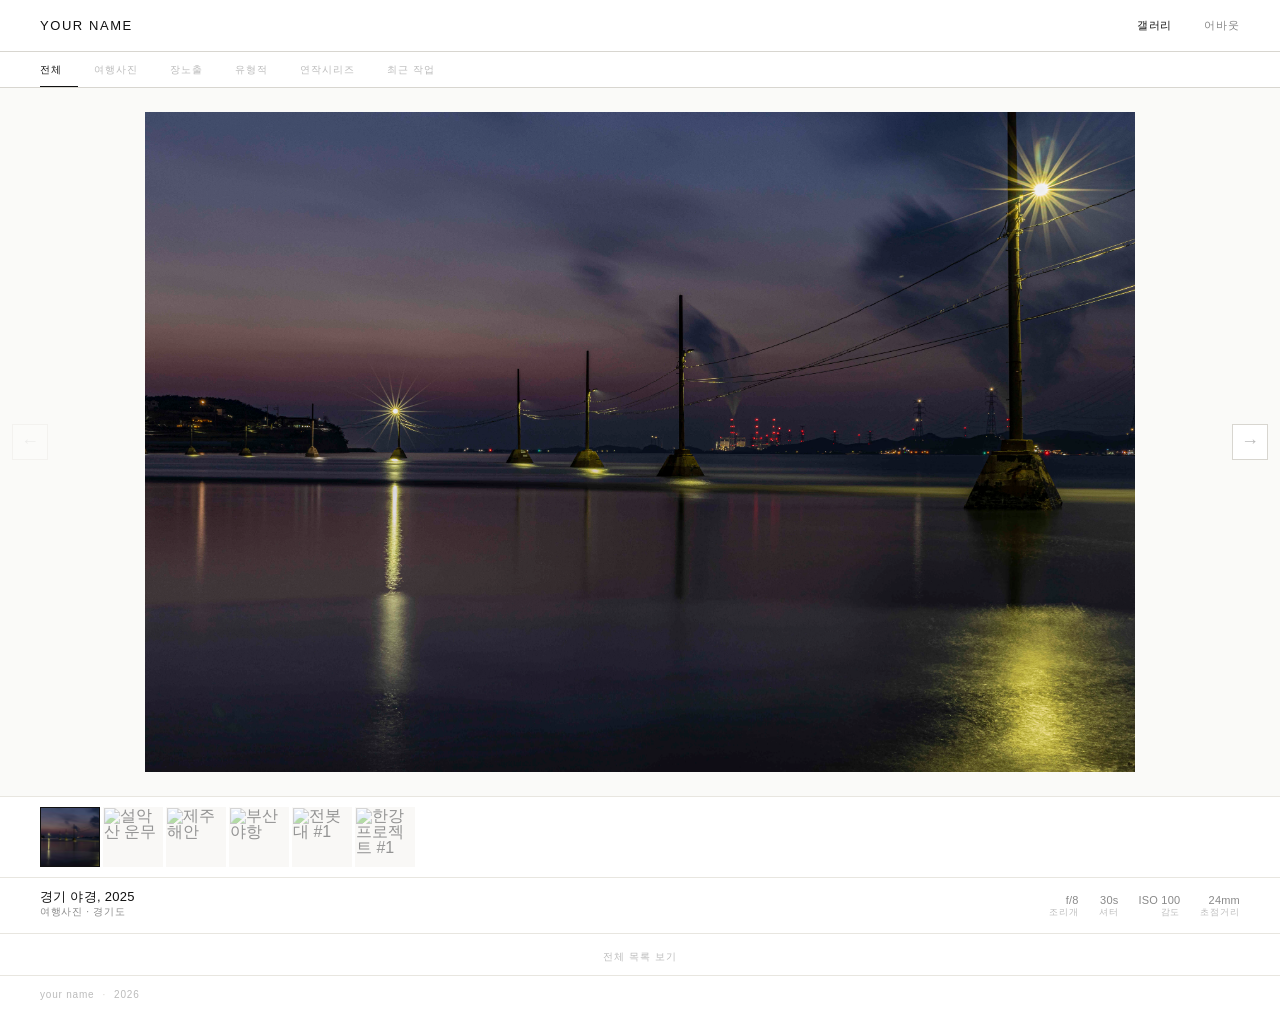
==== index.html @ 7df386e2 "Add basic photo gallery app Initial add of a lightweight photo gallery under my-gallery. Adds index." ====
<!DOCTYPE html>
<html lang="ko">
<head>
  <meta charset="UTF-8">
  <meta name="viewport" content="width=device-width, initial-scale=1.0">
  <title>Gallery</title>
  <link rel="stylesheet" href="style.css">
</head>
<body>

  <!-- ── 헤더 ── -->
  <header class="site-header">
    <span class="site-name">your name</span>
    <nav class="site-nav">
      <a href="#" class="nav-link active" data-view="viewer">갤러리</a>
      <a href="about.html" class="nav-link">어바웃</a>
    </nav>
  </header>

  <!-- ── 카테고리 바 ── -->
  <div class="cat-bar">
    <button class="cat-btn active" data-cat="all">전체</button>
    <button class="cat-btn" data-cat="travel">여행사진</button>
    <button class="cat-btn" data-cat="long-exposure">장노출</button>
    <button class="cat-btn" data-cat="typological">유형적</button>
    <button class="cat-btn" data-cat="series">연작시리즈</button>
    <button class="cat-btn" data-cat="recent">최근 작업</button>
  </div>

  <!-- ── 메인 뷰어 ── -->
  <main class="viewer-wrap">

    <!-- 좌우 화살표 -->
    <button class="arrow arrow-left" id="btn-prev" aria-label="이전 사진">&#8592;</button>
    <button class="arrow arrow-right" id="btn-next" aria-label="다음 사진">&#8594;</button>

    <!-- 메인 사진 영역 -->
    <div class="viewer-stage">
      <div class="main-photo-wrap">
        <img class="main-photo" id="main-img" src="" alt="" draggable="false">
      </div>
    </div>

  </main>

  <!-- ── 썸네일 스트립 ── -->
  <div class="strip-outer">
    <div class="strip-inner" id="strip"></div>
  </div>

  <!-- ── 메타 정보 ── -->
  <div class="meta-bar">
    <div class="meta-left">
      <div class="meta-title" id="meta-title"></div>
      <div class="meta-sub" id="meta-sub"></div>
    </div>
    <div class="meta-right" id="meta-exif"></div>
  </div>

  <!-- ── 전체 목록 보기 버튼 ── -->
  <div class="grid-toggle-wrap">
    <button class="grid-toggle-btn" id="btn-grid-toggle">전체 목록 보기</button>
  </div>

  <!-- ── 전체 목록 그리드 (숨김) ── -->
  <section class="photo-grid" id="photo-grid"></section>

  <!-- ── 푸터 ── -->
  <footer class="site-footer">
    <span id="footer-name">your name</span>
    <span class="footer-sep">·</span>
    <span id="footer-year"></span>
  </footer>

  <script src="gallery.js"></script>
</body>
</html>
---- style.css ----
/* ─────────────────────────────────────────
   CSS 변수 — 라이트 모드
───────────────────────────────────────── */
:root {
  --c-bg:          #ffffff;
  --c-bg-subtle:   #fafaf8;
  --c-bg-muted:    #f2f0ec;
  --c-bg-hover:    #edecea;
  --c-text:        #111111;
  --c-text-muted:  #888888;
  --c-text-subtle: #bbbbbb;
  --c-border:      #d8d6d0;
  --c-border-soft: #e8e6e0;
  --c-accent:      #111111;
}

/* 다크 모드 */
@media (prefers-color-scheme: dark) {
  :root {
    --c-bg:          #0f0f0d;
    --c-bg-subtle:   #161614;
    --c-bg-muted:    #1e1e1b;
    --c-bg-hover:    #252522;
    --c-text:        #e8e6e0;
    --c-text-muted:  #888880;
    --c-text-subtle: #555550;
    --c-border:      #2a2a26;
    --c-border-soft: #222220;
    --c-accent:      #e8e6e0;
  }
}

/* ─────────────────────────────────────────
   리셋 & 기본
───────────────────────────────────────── */
*, *::before, *::after {
  box-sizing: border-box;
  margin: 0;
  padding: 0;
}

html {
  font-size: 16px;
  -webkit-text-size-adjust: 100%;
}

body {
  background: var(--c-bg);
  color: var(--c-text);
  font-family: 'Helvetica Neue', Helvetica, Arial, sans-serif;
  font-weight: 400;
  line-height: 1;
  min-height: 100vh;
  display: flex;
  flex-direction: column;
}

button {
  background: none;
  border: none;
  cursor: pointer;
  font-family: inherit;
  color: inherit;
}

a {
  color: inherit;
  text-decoration: none;
}

img {
  display: block;
  max-width: 100%;
}

/* ─────────────────────────────────────────
   헤더
───────────────────────────────────────── */
.site-header {
  position: sticky;
  top: 0;
  z-index: 100;
  background: var(--c-bg);
  display: flex;
  justify-content: space-between;
  align-items: center;
  padding: 0 40px;
  height: 52px;
  border-bottom: 0.5px solid var(--c-border);
}

.site-name {
  font-size: 13px;
  letter-spacing: 0.12em;
  text-transform: uppercase;
  color: var(--c-text);
}

.site-nav {
  display: flex;
  gap: 32px;
}

.nav-link {
  font-size: 11px;
  letter-spacing: 0.08em;
  text-transform: uppercase;
  color: var(--c-text-muted);
  transition: color 0.2s;
}

.nav-link:hover,
.nav-link.active {
  color: var(--c-text);
}

/* ─────────────────────────────────────────
   카테고리 바
───────────────────────────────────────── */
.cat-bar {
  display: flex;
  padding: 0 40px;
  border-bottom: 0.5px solid var(--c-border);
  background: var(--c-bg);
  overflow-x: auto;
  scrollbar-width: none;
  -ms-overflow-style: none;
}

.cat-bar::-webkit-scrollbar {
  display: none;
}

.cat-btn {
  font-size: 10px;
  letter-spacing: 0.10em;
  text-transform: uppercase;
  color: var(--c-text-subtle);
  padding: 11px 16px 9px;
  border-bottom: 1.5px solid transparent;
  white-space: nowrap;
  transition: color 0.2s, border-color 0.2s;
  flex-shrink: 0;
}

.cat-btn:first-child {
  padding-left: 0;
}

.cat-btn:hover {
  color: var(--c-text-muted);
}

.cat-btn.active {
  color: var(--c-text);
  border-bottom-color: var(--c-accent);
}

/* ─────────────────────────────────────────
   메인 뷰어
───────────────────────────────────────── */
.viewer-wrap {
  position: relative;
  flex: 1;
  background: var(--c-bg-subtle);
  display: flex;
  align-items: center;
  justify-content: center;
  min-height: 60vh;
  padding: 24px 56px;
}

.viewer-stage {
  width: 100%;
  display: flex;
  align-items: center;
  justify-content: center;
}

.main-photo-wrap {
  max-width: 1440px;
  width: 100%;
  display: flex;
  align-items: center;
  justify-content: center;
}

.main-photo {
  max-width: 100%;
  max-height: calc(100vh - 240px);
  width: auto;
  height: auto;
  object-fit: contain;
  opacity: 0;
  transition: opacity 0.4s ease;
  user-select: none;
  -webkit-user-drag: none;
}

.main-photo.loaded {
  opacity: 1;
}

/* 로딩 플레이스홀더 */
.main-photo-wrap.loading::before {
  content: '';
  display: block;
  width: 320px;
  height: 213px;
  background: var(--c-bg-muted);
  animation: pulse 1.5s ease-in-out infinite;
}

@keyframes pulse {
  0%, 100% { opacity: 1; }
  50%       { opacity: 0.5; }
}

/* 화살표 버튼 */
.arrow {
  position: absolute;
  top: 50%;
  transform: translateY(-50%);
  width: 36px;
  height: 36px;
  display: flex;
  align-items: center;
  justify-content: center;
  font-size: 18px;
  color: var(--c-text-subtle);
  border: 0.5px solid var(--c-border);
  background: var(--c-bg);
  transition: color 0.2s, border-color 0.2s;
  z-index: 10;
}

.arrow:hover {
  color: var(--c-text);
  border-color: var(--c-text-muted);
}

.arrow-left  { left: 12px; }
.arrow-right { right: 12px; }

.arrow:disabled {
  opacity: 0.2;
  cursor: default;
}

/* ─────────────────────────────────────────
   썸네일 스트립
───────────────────────────────────────── */
.strip-outer {
  border-top: 0.5px solid var(--c-border-soft);
  border-bottom: 0.5px solid var(--c-border-soft);
  background: var(--c-bg);
  overflow-x: auto;
  scrollbar-width: thin;
  scrollbar-color: var(--c-border) transparent;
}

.strip-outer::-webkit-scrollbar {
  height: 2px;
}

.strip-outer::-webkit-scrollbar-thumb {
  background: var(--c-border);
}

.strip-inner {
  display: flex;
  gap: 3px;
  padding: 10px 40px;
  width: max-content;
  min-width: 100%;
  align-items: center;
}

.thumb-item {
  width: 60px;
  height: 60px;
  flex-shrink: 0;
  cursor: pointer;
  overflow: hidden;
  border: 1.5px solid transparent;
  opacity: 0.45;
  transition: opacity 0.2s, border-color 0.2s;
  background: var(--c-bg-muted);
}

.thumb-item img {
  width: 100%;
  height: 100%;
  object-fit: cover;
  pointer-events: none;
  user-select: none;
}

.thumb-item:hover {
  opacity: 0.75;
}

.thumb-item.active {
  border-color: var(--c-accent);
  opacity: 1;
}

/* 더보기 버튼 */
.thumb-more {
  width: 60px;
  height: 60px;
  flex-shrink: 0;
  display: flex;
  align-items: center;
  justify-content: center;
  font-size: 10px;
  letter-spacing: 0.06em;
  color: var(--c-text-subtle);
  border: 0.5px solid var(--c-border-soft);
  background: var(--c-bg);
  cursor: pointer;
  transition: color 0.2s;
  white-space: nowrap;
}

.thumb-more:hover {
  color: var(--c-text-muted);
}

/* ─────────────────────────────────────────
   메타 정보 바
───────────────────────────────────────── */
.meta-bar {
  display: flex;
  justify-content: space-between;
  align-items: flex-end;
  padding: 12px 40px 16px;
  background: var(--c-bg);
  border-bottom: 0.5px solid var(--c-border-soft);
}

.meta-title {
  font-size: 13px;
  color: var(--c-text);
  margin-bottom: 4px;
  letter-spacing: 0.02em;
}

.meta-sub {
  font-size: 10px;
  letter-spacing: 0.07em;
  text-transform: uppercase;
  color: var(--c-text-muted);
}

.meta-right {
  display: flex;
  gap: 20px;
}

.exif-item {
  text-align: right;
}

.exif-val {
  font-size: 11px;
  color: var(--c-text-muted);
  font-variant-numeric: tabular-nums;
  letter-spacing: 0.02em;
}

.exif-lbl {
  font-size: 9px;
  letter-spacing: 0.10em;
  text-transform: uppercase;
  color: var(--c-text-subtle);
  margin-top: 2px;
}

/* ─────────────────────────────────────────
   전체 목록 토글 버튼
───────────────────────────────────────── */
.grid-toggle-wrap {
  display: flex;
  justify-content: center;
  padding: 16px 0 8px;
  background: var(--c-bg);
}

.grid-toggle-btn {
  font-size: 10px;
  letter-spacing: 0.10em;
  text-transform: uppercase;
  color: var(--c-text-subtle);
  border-bottom: 0.5px solid transparent;
  padding-bottom: 2px;
  transition: color 0.2s, border-color 0.2s;
}

.grid-toggle-btn:hover {
  color: var(--c-text-muted);
  border-bottom-color: var(--c-border);
}

/* ─────────────────────────────────────────
   전체 목록 그리드
───────────────────────────────────────── */
.photo-grid {
  display: none;
  grid-template-columns: repeat(4, 1fr);
  gap: 2px;
  padding: 2px;
  background: var(--c-bg-muted);
}

.photo-grid.open {
  display: grid;
}

.grid-item {
  aspect-ratio: 1 / 1;
  overflow: hidden;
  cursor: pointer;
  background: var(--c-bg-muted);
  position: relative;
}

.grid-item img {
  width: 100%;
  height: 100%;
  object-fit: cover;
  transition: transform 0.5s ease;
  pointer-events: none;
  user-select: none;
}

.grid-item:hover img {
  transform: scale(1.03);
}

.grid-item.current::after {
  content: '';
  position: absolute;
  inset: 0;
  border: 2px solid var(--c-accent);
  pointer-events: none;
}

/* ─────────────────────────────────────────
   푸터
───────────────────────────────────────── */
.site-footer {
  padding: 14px 40px;
  border-top: 0.5px solid var(--c-border-soft);
  font-size: 10px;
  letter-spacing: 0.08em;
  color: var(--c-text-subtle);
  display: flex;
  gap: 8px;
  align-items: center;
  margin-top: auto;
}

.footer-sep {
  color: var(--c-border);
}

/* ─────────────────────────────────────────
   빈 상태
───────────────────────────────────────── */
.empty-state {
  display: flex;
  align-items: center;
  justify-content: center;
  min-height: 40vh;
  font-size: 11px;
  letter-spacing: 0.10em;
  text-transform: uppercase;
  color: var(--c-text-subtle);
}

/* ─────────────────────────────────────────
   모바일 반응형
───────────────────────────────────────── */
@media (max-width: 640px) {
  .site-header {
    padding: 0 20px;
    height: 46px;
  }

  .cat-bar {
    padding: 0 20px;
  }

  .cat-btn {
    font-size: 9px;
    padding: 10px 10px 8px;
  }

  .viewer-wrap {
    min-height: 50vw;
    padding: 16px 44px;
  }

  .main-photo {
    max-height: calc(100vh - 280px);
  }

  .arrow {
    width: 28px;
    height: 28px;
    font-size: 14px;
  }

  .arrow-left  { left: 6px; }
  .arrow-right { right: 6px; }

  .strip-inner {
    padding: 8px 20px;
  }

  .thumb-item {
    width: 44px;
    height: 44px;
  }

  .thumb-more {
    width: 44px;
    height: 44px;
    font-size: 9px;
  }

  .meta-bar {
    padding: 10px 20px 12px;
    flex-direction: column;
    align-items: flex-start;
    gap: 8px;
  }

  .meta-right {
    gap: 14px;
  }

  .exif-item:last-child {
    display: none; /* 모바일에서 초점거리 숨김 */
  }

  .photo-grid {
    grid-template-columns: repeat(2, 1fr);
  }

  .site-footer {
    padding: 12px 20px;
  }

  .grid-toggle-wrap {
    padding: 12px 0 6px;
  }
}

@media (min-width: 641px) and (max-width: 1024px) {
  .photo-grid {
    grid-template-columns: repeat(3, 1fr);
  }
}

/* ─────────────────────────────────────────
   카테고리 전환 페이드
───────────────────────────────────────── */
.viewer-wrap.fade-out .main-photo,
.strip-inner.fade-out {
  opacity: 0;
  transition: opacity 0.15s ease;
}
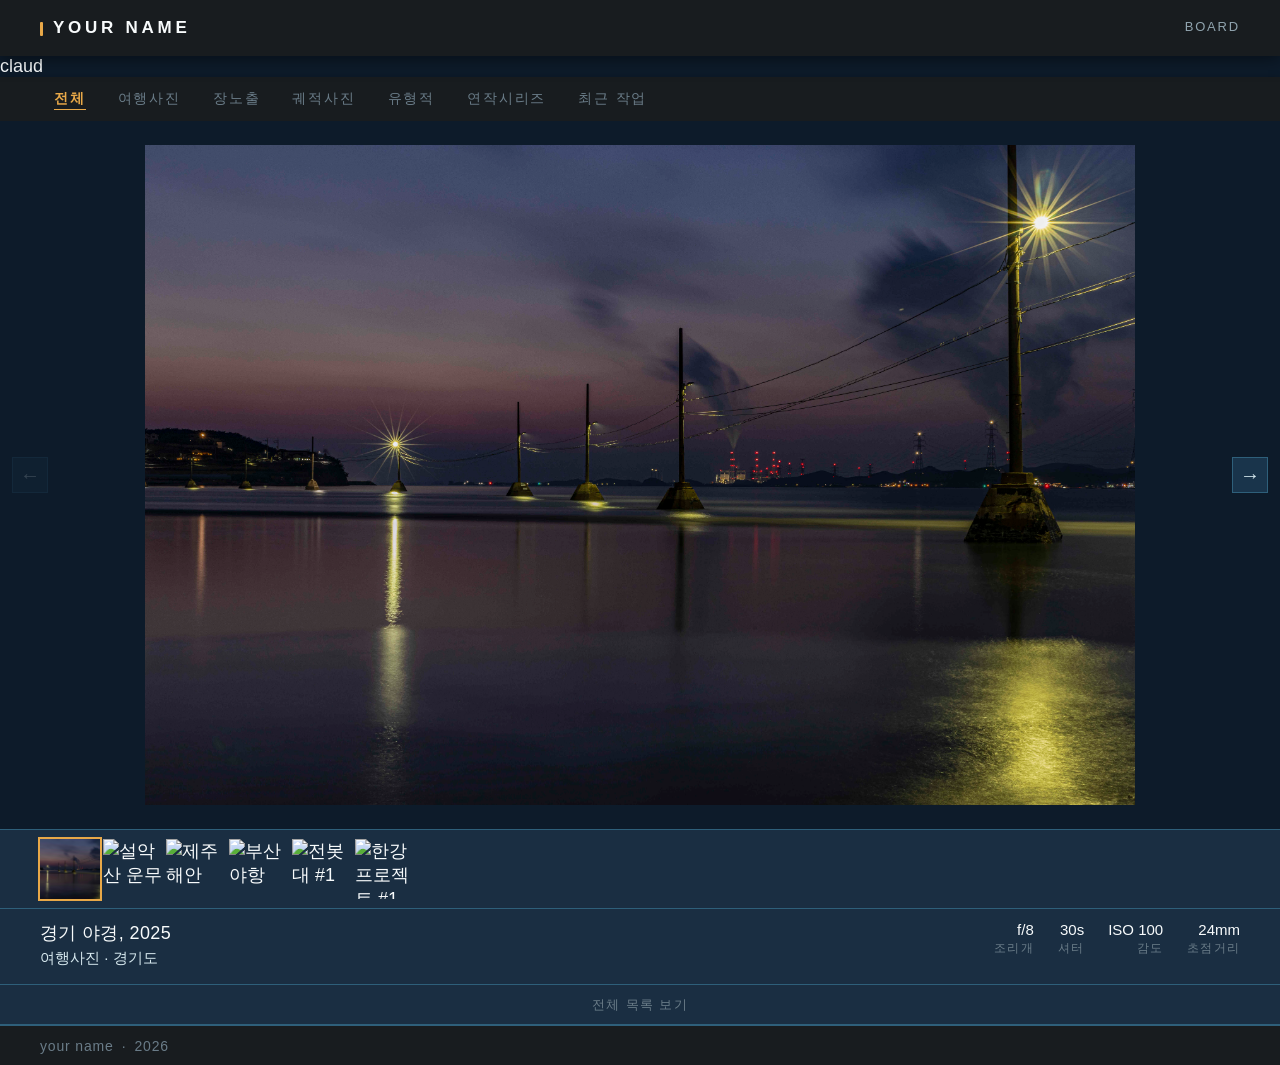
==== commit 6f48e377: "Add board feature: CRUD, comments, file upload, likes, auth - board/: 게시판 전체 기능 (목록, 상세, 작성/수정, 로그인," ====
--- a/index.html
+++ b/index.html
@@ -4,70 +4,63 @@
   <meta charset="UTF-8">
   <meta name="viewport" content="width=device-width, initial-scale=1.0">
   <title>Gallery</title>
-  <link rel="stylesheet" href="style.css">
+  <link rel="stylesheet" href="css/style.css">
 </head>
 <body>
 
   <!-- ── 헤더 ── -->
   <header class="site-header">
-    <span class="site-name">your name</span>
+    <span class="site-name">현준의 사진 세상</span>
     <nav class="site-nav">
-      <a href="#" class="nav-link active" data-view="viewer">갤러리</a>
-      <a href="about.html" class="nav-link">어바웃</a>
+      <a href="board/index.html" class="nav-link">Board</a>
     </nav>
-  </header>
+  </header>claud
 
   <!-- ── 카테고리 바 ── -->
   <div class="cat-bar">
     <button class="cat-btn active" data-cat="all">전체</button>
     <button class="cat-btn" data-cat="travel">여행사진</button>
     <button class="cat-btn" data-cat="long-exposure">장노출</button>
+    <button class="cat-btn" data-cat="trajectory">궤적사진</button>
     <button class="cat-btn" data-cat="typological">유형적</button>
     <button class="cat-btn" data-cat="series">연작시리즈</button>
     <button class="cat-btn" data-cat="recent">최근 작업</button>
   </div>
 
-  <!-- ── 메인 뷰어 ── -->
-  <main class="viewer-wrap">
-
-    <!-- 좌우 화살표 -->
-    <button class="arrow arrow-left" id="btn-prev" aria-label="이전 사진">&#8592;</button>
-    <button class="arrow arrow-right" id="btn-next" aria-label="다음 사진">&#8594;</button>
-
-    <!-- 메인 사진 영역 -->
+  <!-- ── 뷰어 (viewer-wrap: 스와이프 감지 / viewer-stage: 빈 상태 마운트) ── -->
+  <div class="viewer-wrap">
+    <button class="arrow arrow-prev" id="btn-prev" aria-label="이전">&#8592;</button>
     <div class="viewer-stage">
-      <div class="main-photo-wrap">
-        <img class="main-photo" id="main-img" src="" alt="" draggable="false">
-      </div>
+      <img class="main-photo" id="main-img" src="" alt="" draggable="false">
     </div>
-
-  </main>
+    <button class="arrow arrow-next" id="btn-next" aria-label="다음">&#8594;</button>
+  </div>
 
   <!-- ── 썸네일 스트립 ── -->
   <div class="strip-outer">
     <div class="strip-inner" id="strip"></div>
   </div>
 
-  <!-- ── 메타 정보 ── -->
+  <!-- ── 메타 바 ── -->
   <div class="meta-bar">
     <div class="meta-left">
       <div class="meta-title" id="meta-title"></div>
-      <div class="meta-sub" id="meta-sub"></div>
+      <div class="meta-sub"   id="meta-sub"></div>
     </div>
     <div class="meta-right" id="meta-exif"></div>
   </div>
 
-  <!-- ── 전체 목록 보기 버튼 ── -->
+  <!-- ── 전체 목록 토글 ── -->
   <div class="grid-toggle-wrap">
     <button class="grid-toggle-btn" id="btn-grid-toggle">전체 목록 보기</button>
   </div>
 
-  <!-- ── 전체 목록 그리드 (숨김) ── -->
+  <!-- ── 전체 목록 그리드 ── -->
   <section class="photo-grid" id="photo-grid"></section>
 
   <!-- ── 푸터 ── -->
   <footer class="site-footer">
-    <span id="footer-name">your name</span>
+    <span id="footer-name"></span>
     <span class="footer-sep">·</span>
     <span id="footer-year"></span>
   </footer>
--- a/css/style.css
+++ b/css/style.css
@@ -0,0 +1,487 @@
+/* ══════════════════════════════════════════
+   디자인 토큰
+══════════════════════════════════════════ */
+:root {
+  /* 메인 컬러 */
+  --c-bg:           #0D1B2A;   /* 페이지 배경 */
+  --c-bg-section:   #1A2E42;   /* 섹션 배경 */
+  --c-bg-card:      #1E3F5A;   /* 카드 배경 */
+  --c-border:       #2E5F7A;   /* 보더/구분 */
+  --c-primary:      #4E8BA8;   /* Primary 버튼 */
+  --c-text:         #F8FBFC;   /* 주요 텍스트 / 링크강조 */
+  --c-text-muted:   #D6E8EE;   /* 서브 텍스트 */
+
+  /* 서브 컬러 */
+  --c-accent:       #E8A848;   /* 하이라이트 */
+  --c-accent-deep:  #C47830;   /* 호버 / 딥강조 */
+  --c-warning:      #D46848;   /* 경고 / 노을 */
+  --c-badge:        #6878A8;   /* 뱃지 / 부가정보 */
+
+  /* 그레이스케일 */
+  --gray-900: #181C1F;
+  --gray-800: #252C30;
+  --gray-700: #364048;
+  --gray-600: #4A5860;
+  --gray-500: #6A7C88;
+  --gray-400: #90A4AE;
+  --gray-300: #B8CCD4;
+  --gray-200: #D4E2E8;
+  --gray-100: #EBF2F5;
+
+  /* 레거시 별칭 (내부 참조용) */
+  --c-bg-subtle:   var(--c-bg-section);
+  --c-text-subtle: var(--gray-500);
+}
+
+/* ══════════════════════════════════════════
+   리셋
+══════════════════════════════════════════ */
+*, *::before, *::after { box-sizing: border-box; margin: 0; padding: 0; }
+
+body {
+  background: var(--c-bg);
+  color: var(--c-text);
+  font-family: -apple-system, BlinkMacSystemFont, 'Helvetica Neue', sans-serif;
+  font-weight: 400;
+  font-size: 18px;
+  -webkit-font-smoothing: antialiased;
+}
+
+/* ══════════════════════════════════════════
+   헤더 — 56px sticky
+══════════════════════════════════════════ */
+.site-header {
+  position: sticky;
+  top: 0;
+  z-index: 100;
+  height: 56px;
+  padding: 0 40px;
+  display: flex;
+  align-items: center;
+  justify-content: space-between;
+  background: var(--gray-900);
+  box-shadow: 0 2px 16px rgba(0,0,0,0.5);
+}
+
+.site-name {
+  font-size: 17px;
+  font-weight: 600;
+  letter-spacing: 0.22em;
+  text-transform: uppercase;
+  color: var(--c-text);
+  position: relative;
+}
+
+/* 사이트명 왼쪽 액센트 라인 */
+.site-name::before {
+  content: '';
+  display: inline-block;
+  width: 3px;
+  height: 14px;
+  background: var(--c-accent);
+  margin-right: 10px;
+  vertical-align: middle;
+  border-radius: 1px;
+}
+
+.site-nav {
+  display: flex;
+  gap: 32px;
+}
+
+.nav-link {
+  font-size: 13px;
+  letter-spacing: 0.14em;
+  text-transform: uppercase;
+  text-decoration: none;
+  color: var(--gray-400);
+  position: relative;
+  padding-bottom: 3px;
+  transition: color 0.2s;
+}
+
+.nav-link::after {
+  content: '';
+  position: absolute;
+  bottom: 0;
+  left: 0;
+  width: 0;
+  height: 1px;
+  background: var(--c-accent);
+  transition: width 0.25s ease;
+}
+
+.nav-link:hover {
+  color: var(--c-text);
+}
+
+.nav-link:hover::after {
+  width: 100%;
+}
+
+/* ══════════════════════════════════════════
+   카테고리 바 (GNB) — 44px
+══════════════════════════════════════════ */
+.cat-bar {
+  height: 44px;
+  padding: 0 40px;
+  display: flex;
+  align-items: center;
+  gap: 4px;
+  background: var(--gray-900);
+  overflow-x: auto;
+  scrollbar-width: none;
+  box-shadow: 0 2px 8px rgba(0,0,0,0.3);
+}
+.cat-bar::-webkit-scrollbar { display: none; }
+
+.cat-btn {
+  flex-shrink: 0;
+  background: none;
+  border: none;
+  cursor: pointer;
+  font-size: 14px;
+  letter-spacing: 0.13em;
+  text-transform: uppercase;
+  color: var(--gray-500);
+  font-weight: 500;
+  padding: 6px 14px;
+  font-family: inherit;
+  border-radius: 2px;
+  transition: color 0.2s, background 0.2s;
+  position: relative;
+}
+
+.cat-btn::after {
+  content: '';
+  position: absolute;
+  bottom: 4px;
+  left: 14px;
+  right: 14px;
+  height: 1px;
+  background: var(--c-accent);
+  transform: scaleX(0);
+  transition: transform 0.2s ease;
+}
+
+.cat-btn.active {
+  color: var(--c-accent);
+  font-weight: 600;
+}
+
+.cat-btn.active::after {
+  transform: scaleX(1);
+}
+
+.cat-btn:hover {
+  color: var(--c-text-muted);
+  background: rgba(78,139,168,0.12);
+}
+
+/* ══════════════════════════════════════════
+   뷰어 — min-height 60vh
+══════════════════════════════════════════ */
+.viewer-wrap {
+  position: relative;
+  min-height: 60vh;
+  background: var(--c-bg);
+  display: flex;
+  align-items: center;
+  justify-content: center;
+  padding: 24px 56px;
+}
+
+.viewer-stage {
+  display: flex;
+  align-items: center;
+  justify-content: center;
+  width: 100%;
+}
+
+.main-photo {
+  display: block;
+  max-width: 1600px;
+  width: 100%;
+  max-height: calc(100vh - 240px);
+  object-fit: contain;
+  opacity: 0;
+  transition: opacity 0.2s ease;
+}
+
+.main-photo.loaded { opacity: 1; }
+
+/* 화살표 — 36×36px */
+.arrow {
+  position: absolute;
+  top: 50%;
+  transform: translateY(-50%);
+  width: 36px;
+  height: 36px;
+  background: rgba(30,63,90,0.7);
+  border: 1px solid var(--c-border);
+  cursor: pointer;
+  font-size: 20px;
+  color: var(--c-text-muted);
+  display: flex;
+  align-items: center;
+  justify-content: center;
+  font-family: inherit;
+  z-index: 10;
+  transition: background 0.2s, border-color 0.2s, color 0.2s;
+}
+
+.arrow:hover {
+  background: var(--c-primary);
+  border-color: var(--c-primary);
+  color: var(--c-text);
+}
+.arrow:disabled { opacity: 0.2; cursor: default; }
+
+.arrow-prev { left: 12px; }
+.arrow-next { right: 12px; }
+
+/* 빈 상태 */
+.empty-state {
+  font-size: 11px;
+  color: var(--gray-500);
+  letter-spacing: 0.08em;
+  text-transform: uppercase;
+}
+
+/* ══════════════════════════════════════════
+   썸네일 스트립 — 80px
+══════════════════════════════════════════ */
+.strip-outer {
+  height: 80px;
+  border-top: 1px solid var(--c-border);
+  border-bottom: 1px solid var(--c-border);
+  background: var(--c-bg-section);
+  overflow: hidden;
+}
+
+.strip-inner {
+  height: 100%;
+  padding: 10px 40px;
+  display: flex;
+  align-items: center;
+  gap: 3px;
+  overflow-x: auto;
+  scrollbar-width: none;
+}
+.strip-inner::-webkit-scrollbar { display: none; }
+
+/* 썸네일 아이템 — 60×60px */
+.thumb-item {
+  flex-shrink: 0;
+  width: 60px;
+  height: 60px;
+  cursor: pointer;
+  overflow: hidden;
+  outline: 2px solid transparent;
+  outline-offset: 0;
+  transition: opacity 0.2s;
+}
+
+.thumb-item img {
+  width: 100%;
+  height: 100%;
+  object-fit: cover;
+  display: block;
+}
+
+.thumb-item.active { outline-color: var(--c-accent); }
+.thumb-item:hover  { opacity: 0.75; }
+
+/* 더보기 버튼 */
+.thumb-more {
+  flex-shrink: 0;
+  width: 60px;
+  height: 60px;
+  background: var(--c-bg-card);
+  border: 1px solid var(--c-border);
+  cursor: pointer;
+  font-size: 14px;
+  color: var(--gray-400);
+  font-family: inherit;
+  font-weight: 400;
+  transition: background 0.2s, color 0.2s;
+}
+
+.thumb-more:hover {
+  background: var(--c-primary);
+  color: var(--c-text);
+}
+
+/* ══════════════════════════════════════════
+   메타 바
+══════════════════════════════════════════ */
+.meta-bar {
+  padding: 12px 40px 16px;
+  display: flex;
+  align-items: flex-start;
+  justify-content: space-between;
+  background: var(--c-bg-section);
+  border-bottom: 1px solid var(--c-border);
+}
+
+.meta-title {
+  font-size: 18px;
+  letter-spacing: 0.02em;
+  color: var(--c-text);
+}
+
+.meta-sub {
+  margin-top: 4px;
+  font-size: 15px;
+  color: var(--c-text-muted);
+}
+
+.meta-right {
+  display: flex;
+  gap: 24px;
+}
+
+.exif-item {
+  display: flex;
+  flex-direction: column;
+  align-items: flex-end;
+  gap: 2px;
+}
+
+.exif-val {
+  font-size: 15px;
+  font-variant-numeric: tabular-nums;
+  color: var(--c-text);
+}
+
+.exif-lbl {
+  font-size: 12px;
+  letter-spacing: 0.10em;
+  text-transform: uppercase;
+  color: var(--gray-500);
+}
+
+/* ══════════════════════════════════════════
+   전체 목록 토글 — 40px
+══════════════════════════════════════════ */
+.grid-toggle-wrap {
+  height: 40px;
+  display: flex;
+  align-items: center;
+  justify-content: center;
+  background: var(--c-bg-section);
+  border-bottom: 1px solid var(--c-border);
+}
+
+.grid-toggle-btn {
+  background: none;
+  border: none;
+  cursor: pointer;
+  font-size: 13px;
+  letter-spacing: 0.10em;
+  text-transform: uppercase;
+  color: var(--gray-500);
+  font-weight: 400;
+  font-family: inherit;
+  transition: color 0.2s;
+}
+
+.grid-toggle-btn:hover { color: var(--c-accent); }
+
+/* ══════════════════════════════════════════
+   전체 목록 그리드 — 4열
+══════════════════════════════════════════ */
+.photo-grid {
+  display: none;
+  grid-template-columns: repeat(4, 1fr);
+  gap: 2px;
+  padding: 2px;
+  background: var(--c-bg);
+}
+
+.photo-grid.open { display: grid; }
+
+.grid-item {
+  aspect-ratio: 1;
+  overflow: hidden;
+  cursor: pointer;
+  background: var(--c-bg-card);
+}
+
+.grid-item img {
+  width: 100%;
+  height: 100%;
+  object-fit: cover;
+  display: block;
+  transition: opacity 0.2s;
+}
+
+.grid-item:hover img { opacity: 0.75; }
+
+.grid-item.current {
+  outline: 2px solid var(--c-accent);
+  outline-offset: -2px;
+}
+
+/* ══════════════════════════════════════════
+   푸터 — 40px
+══════════════════════════════════════════ */
+.site-footer {
+  height: 40px;
+  padding: 0 40px;
+  display: flex;
+  align-items: center;
+  gap: 8px;
+  background: var(--gray-900);
+  border-top: 1px solid var(--c-border);
+}
+
+#footer-name,
+.footer-sep,
+#footer-year {
+  font-size: 14px;
+  color: var(--gray-500);
+  letter-spacing: 0.06em;
+}
+
+/* ══════════════════════════════════════════
+   모바일 — ≤640px
+══════════════════════════════════════════ */
+@media (max-width: 640px) {
+  .site-header {
+    height: 50px;
+    padding: 0 20px;
+  }
+
+  .cat-bar {
+    padding: 0 20px;
+  }
+  .cat-btn { font-size: 11px; }
+
+  .viewer-wrap {
+    min-height: 50vw;
+    padding: 16px 44px;
+  }
+
+  .main-photo {
+    max-height: calc(100vh - 280px);
+  }
+
+  .arrow { width: 28px; height: 28px; }
+  .arrow-prev { left: 6px; }
+  .arrow-next { right: 6px; }
+
+  .strip-inner { padding: 8px 20px; }
+  .thumb-item  { width: 44px; height: 44px; }
+  .thumb-more  { width: 44px; height: 44px; }
+
+  .meta-bar    { padding: 10px 20px 12px; }
+  .meta-right  { gap: 14px; }
+
+  /* 모바일: EXIF 4번째 항목(초점거리) 숨김 */
+  .exif-item:nth-child(4) { display: none; }
+
+  .photo-grid { grid-template-columns: repeat(2, 1fr); }
+
+  .site-footer { padding: 0 20px; }
+}
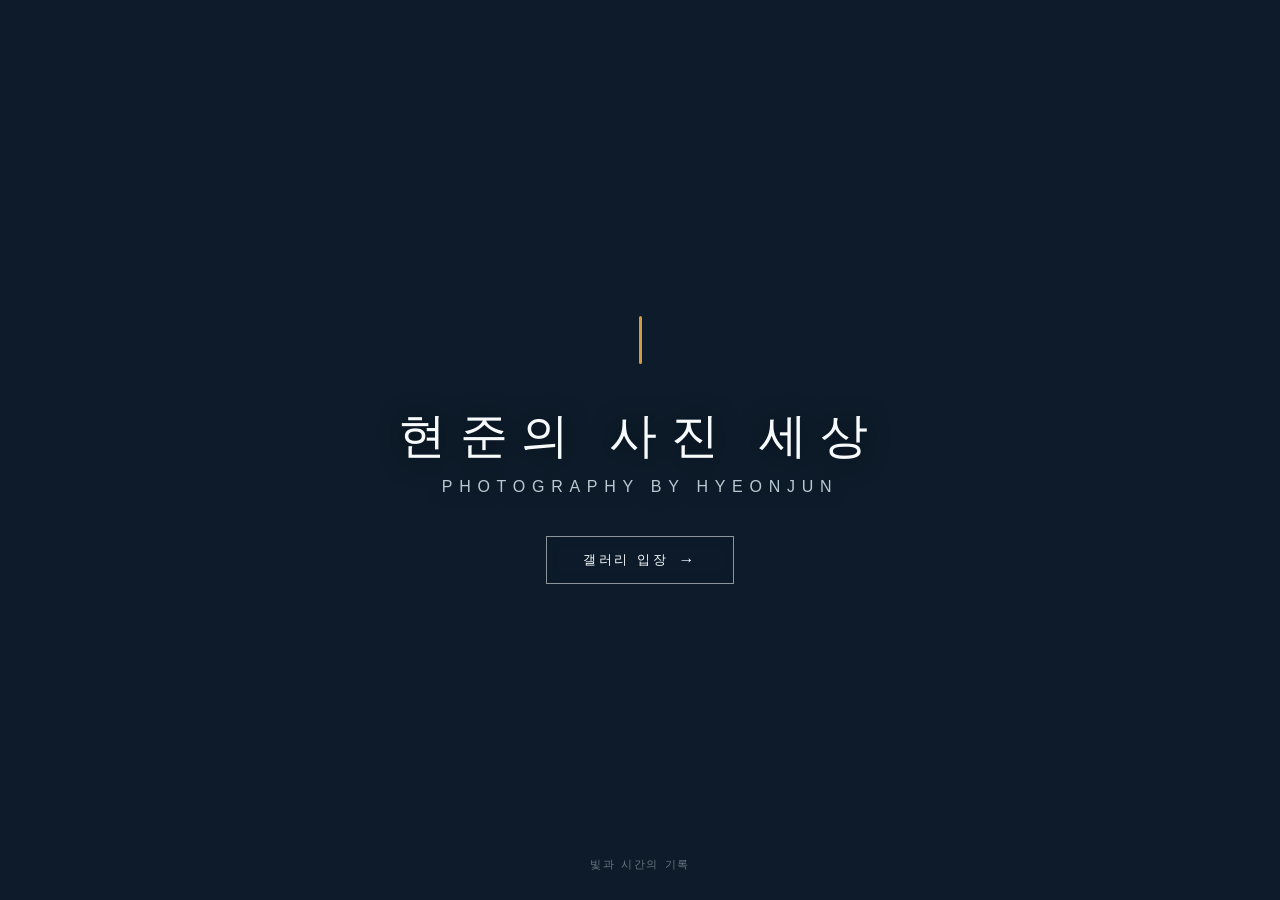
==== commit 89dfaa24: "Add intro landing page and restructure gallery entry point - New index.html: full-screen intro with " ====
--- a/index.html
+++ b/index.html
@@ -3,68 +3,167 @@
 <head>
   <meta charset="UTF-8">
   <meta name="viewport" content="width=device-width, initial-scale=1.0">
-  <title>Gallery</title>
-  <link rel="stylesheet" href="css/style.css">
+  <title>현준의 사진 세상</title>
+  <style>
+    *, *::before, *::after { box-sizing: border-box; margin: 0; padding: 0; }
+
+    html, body {
+      width: 100%;
+      height: 100%;
+    }
+
+    body {
+      font-family: -apple-system, BlinkMacSystemFont, 'Helvetica Neue', sans-serif;
+      -webkit-font-smoothing: antialiased;
+      background: #0D1B2A;
+    }
+
+    /* 전체 화면 배경 */
+    .intro-bg {
+      position: fixed;
+      inset: 0;
+      background-image: url('img/long-exposure/빛의 바다.jpg');
+      background-size: cover;
+      background-position: center;
+      background-repeat: no-repeat;
+      background-color: #0D1B2A;
+    }
+
+    /* 어두운 오버레이 */
+    .intro-overlay {
+      position: fixed;
+      inset: 0;
+      background: linear-gradient(
+        to bottom,
+        rgba(13, 27, 42, 0.45) 0%,
+        rgba(13, 27, 42, 0.62) 100%
+      );
+    }
+
+    /* 컨텐츠 중앙 배치 */
+    .intro-content {
+      position: relative;
+      z-index: 10;
+      height: 100vh;
+      display: flex;
+      flex-direction: column;
+      align-items: center;
+      justify-content: center;
+      gap: 40px;
+      opacity: 0;
+      animation: fadeIn 1.2s ease 0.3s forwards;
+    }
+
+    @keyframes fadeIn {
+      from { opacity: 0; transform: translateY(12px); }
+      to   { opacity: 1; transform: translateY(0); }
+    }
+
+    /* 액센트 라인 */
+    .intro-accent {
+      width: 3px;
+      height: 48px;
+      background: #E8A848;
+      border-radius: 2px;
+      opacity: 0.9;
+    }
+
+    /* 사이트 이름 */
+    .intro-title {
+      text-align: center;
+      color: #F8FBFC;
+      font-size: clamp(28px, 5vw, 48px);
+      font-weight: 300;
+      letter-spacing: 0.28em;
+      text-shadow: 0 2px 24px rgba(0,0,0,0.6);
+    }
+
+    .intro-title em {
+      display: block;
+      font-style: normal;
+      font-size: clamp(12px, 1.8vw, 16px);
+      font-weight: 400;
+      letter-spacing: 0.42em;
+      color: #D6E8EE;
+      text-transform: uppercase;
+      margin-top: 10px;
+      opacity: 0.85;
+    }
+
+    /* 갤러리 입장 버튼 */
+    .intro-btn {
+      display: inline-flex;
+      align-items: center;
+      gap: 10px;
+      padding: 14px 36px;
+      border: 1px solid rgba(248, 251, 252, 0.55);
+      background: rgba(13, 27, 42, 0.35);
+      color: #F8FBFC;
+      font-family: inherit;
+      font-size: 13px;
+      font-weight: 500;
+      letter-spacing: 0.22em;
+      text-transform: uppercase;
+      text-decoration: none;
+      cursor: pointer;
+      backdrop-filter: blur(6px);
+      transition: background 0.3s, border-color 0.3s, color 0.3s;
+    }
+
+    .intro-btn:hover {
+      background: rgba(78, 139, 168, 0.55);
+      border-color: rgba(232, 168, 72, 0.8);
+      color: #fff;
+    }
+
+    .intro-btn-arrow {
+      font-size: 16px;
+      transition: transform 0.25s ease;
+    }
+
+    .intro-btn:hover .intro-btn-arrow {
+      transform: translateX(4px);
+    }
+
+    /* 하단 힌트 텍스트 */
+    .intro-footer {
+      position: fixed;
+      bottom: 28px;
+      left: 0;
+      right: 0;
+      text-align: center;
+      font-size: 11px;
+      letter-spacing: 0.18em;
+      text-transform: uppercase;
+      color: rgba(214, 232, 238, 0.45);
+      z-index: 10;
+    }
+
+    @media (max-width: 640px) {
+      .intro-content { gap: 28px; }
+      .intro-accent  { height: 32px; }
+      .intro-btn     { padding: 12px 28px; font-size: 12px; }
+    }
+  </style>
 </head>
 <body>
+  <div class="intro-bg"></div>
+  <div class="intro-overlay"></div>
 
-  <!-- ── 헤더 ── -->
-  <header class="site-header">
-    <span class="site-name">현준의 사진 세상</span>
-    <nav class="site-nav">
-      <a href="board/index.html" class="nav-link">Board</a>
-    </nav>
-  </header>claud
+  <main class="intro-content">
+    <div class="intro-accent"></div>
 
-  <!-- ── 카테고리 바 ── -->
-  <div class="cat-bar">
-    <button class="cat-btn active" data-cat="all">전체</button>
-    <button class="cat-btn" data-cat="travel">여행사진</button>
-    <button class="cat-btn" data-cat="long-exposure">장노출</button>
-    <button class="cat-btn" data-cat="trajectory">궤적사진</button>
-    <button class="cat-btn" data-cat="typological">유형적</button>
-    <button class="cat-btn" data-cat="series">연작시리즈</button>
-    <button class="cat-btn" data-cat="recent">최근 작업</button>
-  </div>
+    <h1 class="intro-title">
+      현준의 사진 세상
+      <em>Photography by Hyeonjun</em>
+    </h1>
 
-  <!-- ── 뷰어 (viewer-wrap: 스와이프 감지 / viewer-stage: 빈 상태 마운트) ── -->
-  <div class="viewer-wrap">
-    <button class="arrow arrow-prev" id="btn-prev" aria-label="이전">&#8592;</button>
-    <div class="viewer-stage">
-      <img class="main-photo" id="main-img" src="" alt="" draggable="false">
-    </div>
-    <button class="arrow arrow-next" id="btn-next" aria-label="다음">&#8594;</button>
-  </div>
+    <a class="intro-btn" href="gallery.html">
+      갤러리 입장
+      <span class="intro-btn-arrow">&#8594;</span>
+    </a>
+  </main>
 
-  <!-- ── 썸네일 스트립 ── -->
-  <div class="strip-outer">
-    <div class="strip-inner" id="strip"></div>
-  </div>
-
-  <!-- ── 메타 바 ── -->
-  <div class="meta-bar">
-    <div class="meta-left">
-      <div class="meta-title" id="meta-title"></div>
-      <div class="meta-sub"   id="meta-sub"></div>
-    </div>
-    <div class="meta-right" id="meta-exif"></div>
-  </div>
-
-  <!-- ── 전체 목록 토글 ── -->
-  <div class="grid-toggle-wrap">
-    <button class="grid-toggle-btn" id="btn-grid-toggle">전체 목록 보기</button>
-  </div>
-
-  <!-- ── 전체 목록 그리드 ── -->
-  <section class="photo-grid" id="photo-grid"></section>
-
-  <!-- ── 푸터 ── -->
-  <footer class="site-footer">
-    <span id="footer-name"></span>
-    <span class="footer-sep">·</span>
-    <span id="footer-year"></span>
-  </footer>
-
-  <script src="gallery.js"></script>
+  <p class="intro-footer">빛과 시간의 기록</p>
 </body>
 </html>
